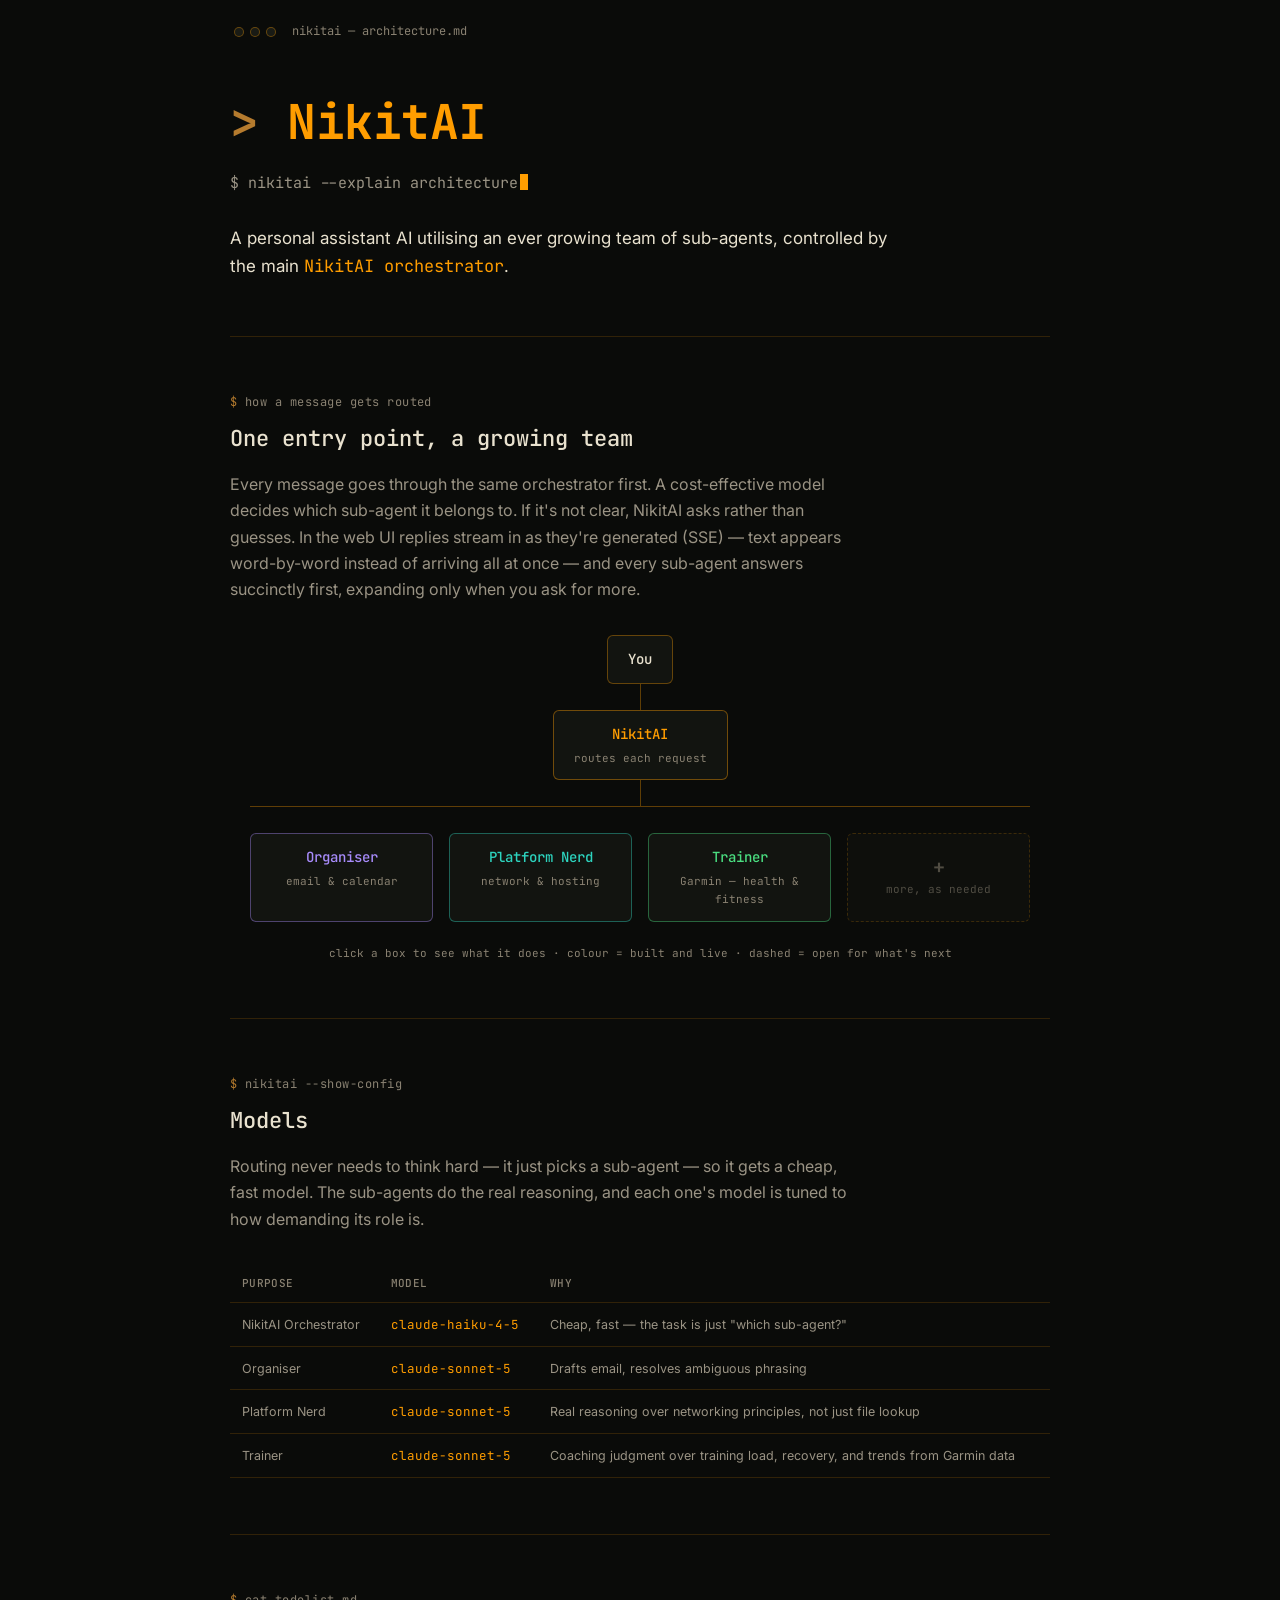
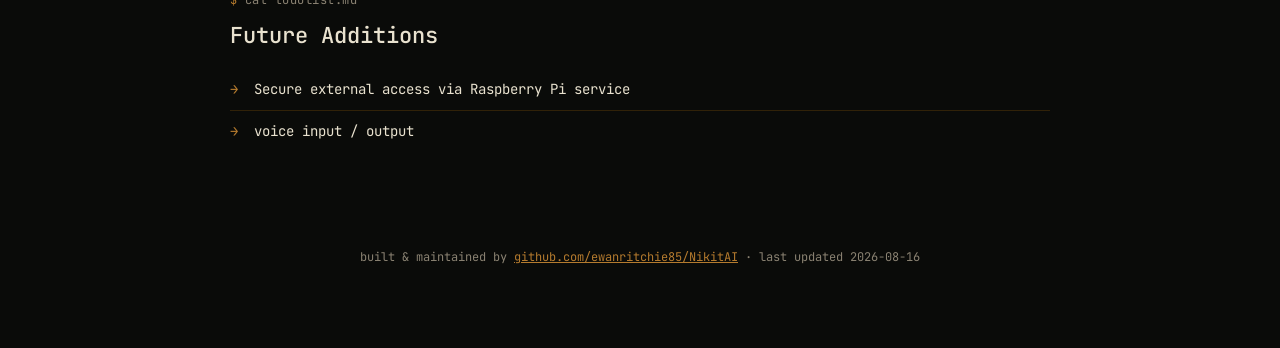
==== docs/nikitai-architecture.html @ 3450bc49 "Update README, architecture page, and context log to reflect current build" ====
<!DOCTYPE html>
<html lang="en">
<head>
<meta charset="utf-8">
<meta name="viewport" content="width=device-width, initial-scale=1">
<title>NikitAI — architecture</title>
<link rel="preconnect" href="https://fonts.googleapis.com">
<link rel="preconnect" href="https://fonts.gstatic.com" crossorigin>
<link href="https://fonts.googleapis.com/css2?family=JetBrains+Mono:wght@400;500;700&family=Inter:wght@400;500;600&display=swap" rel="stylesheet">
<style>
  :root {
    --bg: #0a0b09;
    --surface: #121410;
    --surface-2: #191b15;
    --border: rgba(255, 157, 0, 0.16);
    --border-strong: rgba(255, 157, 0, 0.35);
    --text: #e9e2cf;
    --text-dim: #9a9384;
    --text-faint: #8a8272;
    --amber: #ff9d00;
    --amber-dim: #b57b2e;
    --purple: #a78bfa;
    --purple-dim: #7c6bb0;
    --teal: #2dd4bf;
    --teal-dim: #229488;
    --green: #4ade80;
    --green-dim: #3a9d5f;
    --gray: #7a7867;
    --danger: #ff6b5e;
    --mono: 'JetBrains Mono', ui-monospace, monospace;
    --sans: 'Inter', system-ui, sans-serif;
  }

  * { box-sizing: border-box; }

  html { scroll-behavior: smooth; }

  body {
    margin: 0;
    background: var(--bg);
    color: var(--text);
    font-family: var(--sans);
    line-height: 1.65;
    -webkit-font-smoothing: antialiased;
  }

  ::selection { background: rgba(255, 157, 0, 0.25); }

  a { color: var(--amber); }
  a:focus-visible, button:focus-visible, [tabindex]:focus-visible {
    outline: 2px solid var(--amber);
    outline-offset: 2px;
  }

  .frame {
    max-width: 860px;
    margin: 0 auto;
    padding: 0 20px 80px;
  }

  /* terminal chrome */
  .bar {
    display: flex;
    align-items: center;
    gap: 8px;
    padding: 22px 4px 0;
    color: var(--text-faint);
    font-family: var(--mono);
    font-size: 12px;
  }
  .bar .dots { display: flex; gap: 6px; margin-right: 8px; }
  .bar .dot { width: 10px; height: 10px; border-radius: 50%; background: var(--surface-2); border: 1px solid var(--border-strong); }

  /* hero */
  .hero { padding: 40px 0 56px; border-bottom: 1px solid var(--border); }
  .hero h1 {
    font-family: var(--mono);
    font-weight: 700;
    font-size: clamp(32px, 6vw, 48px);
    letter-spacing: -0.01em;
    margin: 0 0 10px;
    color: var(--amber);
  }
  .hero h1::before { content: "> "; color: var(--amber-dim); }
  .hero .sub {
    font-family: var(--mono);
    font-size: 15px;
    color: var(--text-dim);
    margin: 0 0 28px;
  }
  .hero .typed::after {
    content: "";
    display: inline-block;
    width: 8px;
    height: 16px;
    background: var(--amber);
    margin-left: 2px;
    vertical-align: -2px;
  }
  @media (prefers-reduced-motion: no-preference) {
    .hero .typed::after { animation: blink 1s steps(1) infinite; }
    @keyframes blink { 50% { opacity: 0; } }
  }

  .hero p.lede {
    font-size: 17px;
    color: var(--text);
    max-width: 60ch;
    margin: 0;
  }
  .hero p.lede code { color: var(--amber); }

  code, .mono { font-family: var(--mono); }

  section { padding: 56px 0; border-bottom: 1px solid var(--border); }
  section:last-of-type { border-bottom: none; }

  .eyebrow {
    font-family: var(--mono);
    font-size: 12px;
    letter-spacing: 0.04em;
    color: var(--text-faint);
    margin: 0 0 8px;
  }
  .eyebrow::before { content: "$ "; color: var(--amber-dim); }

  h2 {
    font-family: var(--mono);
    font-weight: 500;
    font-size: 22px;
    margin: 0 0 14px;
    color: var(--text);
  }

  section > p.intro {
    color: var(--text-dim);
    max-width: 62ch;
    margin: 0 0 32px;
  }

  /* architecture diagram */
  .arch { display: flex; flex-direction: column; align-items: center; }
  .arch-box {
    font-family: var(--mono);
    text-align: center;
    padding: 12px 20px;
    border-radius: 6px;
    border: 1px solid var(--border-strong);
    background: var(--surface);
  }
  .arch-box .t { font-size: 14px; font-weight: 500; }
  .arch-box .s { font-size: 11px; color: var(--text-faint); margin-top: 3px; }
  .arch-line { width: 1px; height: 26px; background: var(--border-strong); }
  .arch-row-wrap {
    border-top: 1px solid var(--border-strong);
    padding-top: 26px;
    width: 100%;
    max-width: 780px;
  }
  .arch-row {
    display: flex;
    gap: 16px;
    justify-content: center;
    flex-wrap: wrap;
  }
  .arch-row .arch-box { flex: 1 1 160px; max-width: 190px; }
  .arch-box.amber { border-color: rgba(255,157,0,0.4); }
  .arch-box.amber .t { color: var(--amber); }
  .arch-row .arch-box.purple { border-color: rgba(167,139,250,0.4); }
  .arch-row .arch-box.purple .t { color: var(--purple); }
  .arch-row .arch-box.teal { border-color: rgba(45,212,191,0.4); }
  .arch-row .arch-box.teal .t { color: var(--teal); }
  .arch-row .arch-box.green { border-color: rgba(74,222,128,0.4); }
  .arch-row .arch-box.green .t { color: var(--green); }
  .arch-row .arch-box.planned { border-style: dashed; opacity: 0.75; }
  .arch-row .arch-box.more { opacity: 0.55; display: flex; flex-direction: column; justify-content: center; }
  .arch-row .arch-box.more .t { font-size: 20px; color: var(--text-faint); line-height: 1; }
  .arch-box.clickable {
    cursor: pointer;
    transition: border-color .15s, background .15s, transform .15s;
  }
  .arch-box.clickable:hover {
    border-color: var(--amber);
    background: var(--surface-2);
    transform: translateY(-1px);
  }
  .arch-box.clickable:focus-visible { outline-offset: 3px; }
  .arch-caption {
    font-family: var(--mono);
    font-size: 11px;
    color: var(--text-faint);
    text-align: center;
    margin-top: 22px;
  }

  /* sub-agent popup */
  .modal-backdrop {
    position: fixed;
    inset: 0;
    background: rgba(10, 11, 9, 0.8);
    backdrop-filter: blur(3px);
    display: flex;
    align-items: center;
    justify-content: center;
    padding: 20px;
    z-index: 50;
  }
  .modal-backdrop[hidden] { display: none; }
  .modal {
    width: 100%;
    max-width: 500px;
    max-height: 82vh;
    overflow-y: auto;
    background: var(--surface);
    border: 1px solid var(--border-strong);
    border-top: 2px solid var(--gray);
    border-radius: 10px;
    padding: 24px;
    box-shadow: 0 24px 60px rgba(0, 0, 0, 0.55);
  }
  .modal.organiser { border-top-color: var(--purple); }
  .modal.platform_nerd { border-top-color: var(--teal); }
  .modal.trainer { border-top-color: var(--green); }
  .modal.orchestrator { border-top-color: var(--amber); }
  .modal-close {
    position: absolute;
    top: 14px;
    right: 14px;
    background: transparent;
    border: 1px solid var(--border-strong);
    border-radius: 4px;
    color: var(--text-dim);
    font-family: var(--mono);
    font-size: 13px;
    line-height: 1;
    padding: 5px 8px;
    cursor: pointer;
    transition: border-color .15s, color .15s;
  }
  .modal-close:hover { border-color: var(--amber-dim); color: var(--amber); }
  .modal .name {
    font-family: var(--mono);
    font-weight: 500;
    font-size: 18px;
    margin: 0 22px 4px 0;
  }
  .modal.organiser .name { color: var(--purple); }
  .modal.platform_nerd .name { color: var(--teal); }
  .modal.trainer .name { color: var(--green); }
  .modal.orchestrator .name { color: var(--amber); }
  .modal .domain {
    font-family: var(--mono);
    font-size: 11px;
    color: var(--text-faint);
    margin: 0 0 12px;
  }
  .modal .badge {
    display: inline-block;
    font-family: var(--mono);
    font-size: 10px;
    padding: 2px 7px;
    border-radius: 3px;
    background: var(--surface-2);
    color: var(--text-dim);
    border: 1px solid var(--border);
    margin-bottom: 12px;
  }
  .modal .desc { font-size: 13.5px; color: var(--text-dim); margin: 0 0 14px; }
  .modal .tools {
    list-style: none;
    margin: 0;
    padding: 12px 0 0;
    border-top: 1px solid var(--border);
    font-size: 12.5px;
  }
  .modal .tools li { margin-bottom: 8px; }
  .modal .tools li:last-child { margin-bottom: 0; }
  .modal .tools code { color: var(--text); font-size: 12px; }
  .modal .tools .gate { color: var(--danger); font-size: 10px; font-family: var(--mono); margin-left: 6px; }
  .modal .tools .note { display: block; color: var(--text-faint); font-size: 11.5px; margin-top: 2px; }

  /* models table */
  table { width: 100%; border-collapse: collapse; font-size: 13.5px; }
  th, td { text-align: left; padding: 10px 12px; border-bottom: 1px solid var(--border); }
  th { font-family: var(--mono); font-size: 11px; color: var(--text-faint); font-weight: 500; text-transform: uppercase; letter-spacing: 0.03em; }
  td code { color: var(--amber); font-size: 12.5px; }
  td .role { color: var(--text-dim); font-size: 12.5px; }

  /* future additions */
  .future-list {
    list-style: none;
    margin: 0;
    padding: 0;
    font-family: var(--mono);
    font-size: 14px;
  }
  .future-list li {
    padding: 9px 0 9px 24px;
    border-bottom: 1px solid var(--border);
    position: relative;
    color: var(--text);
  }
  .future-list li:last-child { border-bottom: none; }
  .future-list li::before {
    content: "→";
    position: absolute;
    left: 0;
    color: var(--amber-dim);
  }

  footer {
    padding-top: 40px;
    font-family: var(--mono);
    font-size: 12px;
    color: var(--text-faint);
    text-align: center;
  }
  footer a { color: var(--amber-dim); }
</style>
</head>
<body>
<div class="frame">

  <div class="bar">
    <span class="dots"><span class="dot"></span><span class="dot"></span><span class="dot"></span></span>
    nikitai — architecture.md
  </div>

  <header class="hero">
    <h1>NikitAI</h1>
    <p class="sub"><span class="typed">$ nikitai --explain architecture</span></p>
    <p class="lede">
      A personal assistant AI utilising an ever growing team of sub-agents, controlled by
      the main <code>NikitAI orchestrator</code>.
    </p>
  </header>

  <section id="architecture">
    <p class="eyebrow">how a message gets routed</p>
    <h2>One entry point, a growing team</h2>
    <p class="intro">
      Every message goes through the same orchestrator first. A cost-effective model
      decides which sub-agent it belongs to. If it's not clear, NikitAI asks rather than
      guesses. In the web UI replies stream in as they're generated (SSE) — text
      appears word-by-word instead of arriving all at once — and every sub-agent
      answers succinctly first, expanding only when you ask for more.
    </p>

    <div class="arch">
      <div class="arch-box"><div class="t">You</div></div>
      <div class="arch-line"></div>
      <div class="arch-box amber clickable" data-agent="orchestrator" role="button" tabindex="0" aria-label="Show what the NikitAI orchestrator does"><div class="t">NikitAI</div><div class="s">routes each request</div></div>
      <div class="arch-line"></div>
      <div class="arch-row-wrap">
        <div class="arch-row">
          <div class="arch-box purple clickable" data-agent="organiser" role="button" tabindex="0" aria-label="Show the Organiser sub-agent"><div class="t">Organiser</div><div class="s">email &amp; calendar</div></div>
          <div class="arch-box teal clickable" data-agent="platform_nerd" role="button" tabindex="0" aria-label="Show the Platform Nerd sub-agent"><div class="t">Platform Nerd</div><div class="s">network &amp; hosting</div></div>
          <div class="arch-box green clickable" data-agent="trainer" role="button" tabindex="0" aria-label="Show the Trainer sub-agent"><div class="t">Trainer</div><div class="s">Garmin — health &amp; fitness</div></div>
          <div class="arch-box planned more"><div class="t">+</div><div class="s">more, as needed</div></div>
        </div>
      </div>
      <div class="arch-caption">click a box to see what it does · colour = built and live · dashed = open for what's next</div>
    </div>
  </section>

  <section id="models">
    <p class="eyebrow">nikitai --show-config</p>
    <h2>Models</h2>
    <p class="intro">Routing never needs to think hard — it just picks a sub-agent — so it gets a cheap, fast model. The sub-agents do the real reasoning, and each one's model is tuned to how demanding its role is.</p>
    <table>
      <thead>
        <tr><th>Purpose</th><th>Model</th><th>Why</th></tr>
      </thead>
      <tbody>
        <tr><td><span class="role">NikitAI Orchestrator</span></td><td><code>claude-haiku-4-5</code></td><td><span class="role">Cheap, fast — the task is just "which sub-agent?"</span></td></tr>
        <tr><td><span class="role">Organiser</span></td><td><code>claude-sonnet-5</code></td><td><span class="role">Drafts email, resolves ambiguous phrasing</span></td></tr>
        <tr><td><span class="role">Platform Nerd</span></td><td><code>claude-sonnet-5</code></td><td><span class="role">Real reasoning over networking principles, not just file lookup</span></td></tr>
        <tr><td><span class="role">Trainer</span></td><td><code>claude-sonnet-5</code></td><td><span class="role">Coaching judgment over training load, recovery, and trends from Garmin data</span></td></tr>
      </tbody>
    </table>
  </section>

  <section id="roadmap">
    <p class="eyebrow">cat todolist.md</p>
    <h2>Future Additions</h2>
    <ul class="future-list">
      <li>Secure external access via Raspberry Pi service</li>
      <li>voice input / output</li>
    </ul>
  </section>

<footer>
    built &amp; maintained by <a href="https://github.com/ewanritchie85/NikitAI" target="_blank" rel="noopener">github.com/ewanritchie85/NikitAI</a>
    <span> · last updated 2026-08-16</span>
  </footer>

</div>

<div class="modal-backdrop" id="agent-modal" hidden>
  <div class="modal" role="dialog" aria-modal="true" aria-labelledby="agent-modal-name">
    <button type="button" class="modal-close" aria-label="Close">✕</button>
    <div id="agent-modal-body"></div>
  </div>
</div>

<script>
var modalOrigin = null;

var AGENTS = {
  orchestrator: {
    name: 'NikitAI Orchestrator',
    domain: 'entry point — routes every message',
    model: 'claude-haiku-4-5 (router)',
    desc: 'The single entry point. Every message hits the orchestrator first, which runs one cheap classification call to pick which sub-agent the request belongs to. It never guesses a domain — if the message isn\u2019t clearly for one, it asks you to clarify, and a \u201cyes\u201d to a pending approval gets routed straight back to the sub-agent it came from.',
    tools: [
      ['routes each message', '', 'one cheap, fast classification call picks the sub-agent'],
      ['asks when unsure', '', 'falls back to \u201cwhich area does this relate to?\u201d rather than guessing'],
      ['sticky approvals', '', 'a reply while approval is pending goes straight back to the same sub-agent'],
      ['last-active fallback', '', 'off-topic chatter like a bare \u201cyes\u201d stays with the sub-agent you were just talking to'],
      ['streams replies', '', 'web chat renders each reply as it\u2019s generated (SSE) \u2014 no waiting for the full answer'],
      ['succinct-first replies', '', 'sub-agents lead with the verdict and only expand when you ask for more detail'],
      ['lazy sub-agents', '', 'a sub-agent\u2019s auth and setup only happen the first time you use it in that session']
    ]
  },
  organiser: {
    name: 'Organiser',
    domain: 'Outlook — email &amp; calendar',
    model: 'claude-sonnet-5',
    desc: 'Acts as your personal Outlook assistant. Understands your inbox and calendar, drafts email in your preferred style, organizes messages and folders, explains your schedule, and prepares calendar updates, while keeping you in control of all final actions.',
    tools: [
      ['list_emails, get_email, search_emails', '', 'read the inbox'],
      ['send_email', 'requires approval', 'drafts a reply, waits for you to confirm'],
      ['list_mail_folders, move_email, create_mail_folder', '', 'low-risk, reversible writes'],
      ['delete_mail_folder', 'requires approval', ''],
      ['list_calendar_events, create_calendar_event', 'requires approval', '']
    ]
  },
  platform_nerd: {
    name: 'Platform Nerd',
    domain: 'Home network &amp; hosting',
    model: 'claude-sonnet-5',
    desc: 'Maintains an up-to-date understanding of your home network, Linux hosts, and self-hosted services by reading and updating project logs and configuration notes. Answers questions and diagnoses problems using real networking principles rather than generic assumptions.',
    tools: [
      ['list_log_files, read_log_file', '', 'reads your infra notes, path-confined to one folder'],
      ['append_to_log', 'requires approval', "append-only — can't overwrite or create new files"]
    ]
  },
  trainer: {
    name: 'Trainer',
    domain: 'Garmin — health &amp; fitness',
    model: 'claude-sonnet-5',
    desc: 'Acts as a knowledgeable fitness and training coach. Reasons about training load, recovery, and trends over time from your own Garmin Connect data — weighing recent workouts against sleep and body battery before suggesting what to do next, rather than reciting numbers back.',
    tools: [
      ['get_recent_activities, get_activity_details', '', 'your workouts — type, date, duration, distance, key stats'],
      ['get_daily_summary', '', 'steps, calories, resting heart rate'],
      ['get_sleep_data', '', 'sleep stages &amp; duration'],
      ['get_body_battery', '', 'energy / recovery signal'],
      ['', '', 'read-only — nothing requires approval, nothing is written back to Garmin']
    ]
  }
};

function openAgentModal(key) {
  var agent = AGENTS[key];
  if (!agent) return;

  var modal = document.querySelector('#agent-modal .modal');
  var body = document.getElementById('agent-modal-body');
  modal.className = 'modal ' + key;

  var tools = agent.tools.map(function (t) {
    var code = t[0] ? '<code>' + t[0] + '</code>' : '';
    var gate = t[1] ? '<span class="gate">' + t[1] + '</span>' : '';
    var note = t[2] ? '<span class="note">' + t[2] + '</span>' : '';
    return '<li>' + code + gate + note + '</li>';
  }).join('');

  body.innerHTML =
    '<p class="name" id="agent-modal-name">' + agent.name + '</p>' +
    '<p class="domain">' + agent.domain + '</p>' +
    '<span class="badge">' + agent.model + '</span>' +
    '<p class="desc">' + agent.desc + '</p>' +
    '<ul class="tools">' + tools + '</ul>';

  document.getElementById('agent-modal').hidden = false;
  lockPageScroll();
  setPageInert(true);
  document.querySelector('#agent-modal .modal-close').focus();
}

function closeAgentModal() {
  var backdrop = document.getElementById('agent-modal');
  if (backdrop.hidden) return;
  backdrop.hidden = true;
  unlockPageScroll();
  setPageInert(false);
  if (modalOrigin && modalOrigin.focus) modalOrigin.focus();
}

var prevBodyOverflow = null;

function lockPageScroll() {
  var body = document.body;
  if (prevBodyOverflow !== null) return;
  prevBodyOverflow = body.style.overflow;
  body.style.overflow = 'hidden';
}

function unlockPageScroll() {
  if (prevBodyOverflow === null) return;
  document.body.style.overflow = prevBodyOverflow;
  prevBodyOverflow = null;
}

function setPageInert(inert) {
  var page = document.querySelector('.frame');
  if (inert) page.setAttribute('aria-hidden', 'true');
  else page.removeAttribute('aria-hidden');
}

function modalFocusables() {
  return Array.prototype.slice.call(
    document.querySelectorAll(
      '#agent-modal .modal button, #agent-modal .modal a[href], ' +
      '#agent-modal .modal [tabindex]:not([tabindex="-1"])'
    )
  );
}

document.querySelectorAll('.arch-box.clickable').forEach(function (box) {
  function showAgent() {
    modalOrigin = box;
    openAgentModal(box.getAttribute('data-agent'));
  }
  box.addEventListener('click', showAgent);
  box.addEventListener('keydown', function (e) {
    if (e.key === 'Enter' || e.key === ' ') { e.preventDefault(); showAgent(); }
  });
});

document.addEventListener('click', function (e) {
  // Any click inside the overlay — including the modal box itself — closes the
  // popup. Clicks on the ✕, the box, and the dimmed backdrop all bubble here.
  if (e.target.closest && e.target.closest('.modal-backdrop')) closeAgentModal();
});

document.addEventListener('keydown', function (e) {
  if (e.key === 'Escape') { closeAgentModal(); return; }
  var backdrop = document.getElementById('agent-modal');
  if (backdrop.hidden || e.key !== 'Tab') return;

  // Focus trap: keep Tab/Shift+Tab cycling within the dialog.
  var els = modalFocusables();
  if (!els.length) { e.preventDefault(); return; }
  var modal = document.querySelector('#agent-modal .modal');
  var first = els[0];
  var last = els[els.length - 1];
  var inside = modal.contains(document.activeElement);
  if (e.shiftKey) {
    if (!inside || document.activeElement === first) { e.preventDefault(); last.focus(); }
  } else if (!inside || document.activeElement === last) {
    e.preventDefault(); first.focus();
  }
});
</script>
</body>
</html>
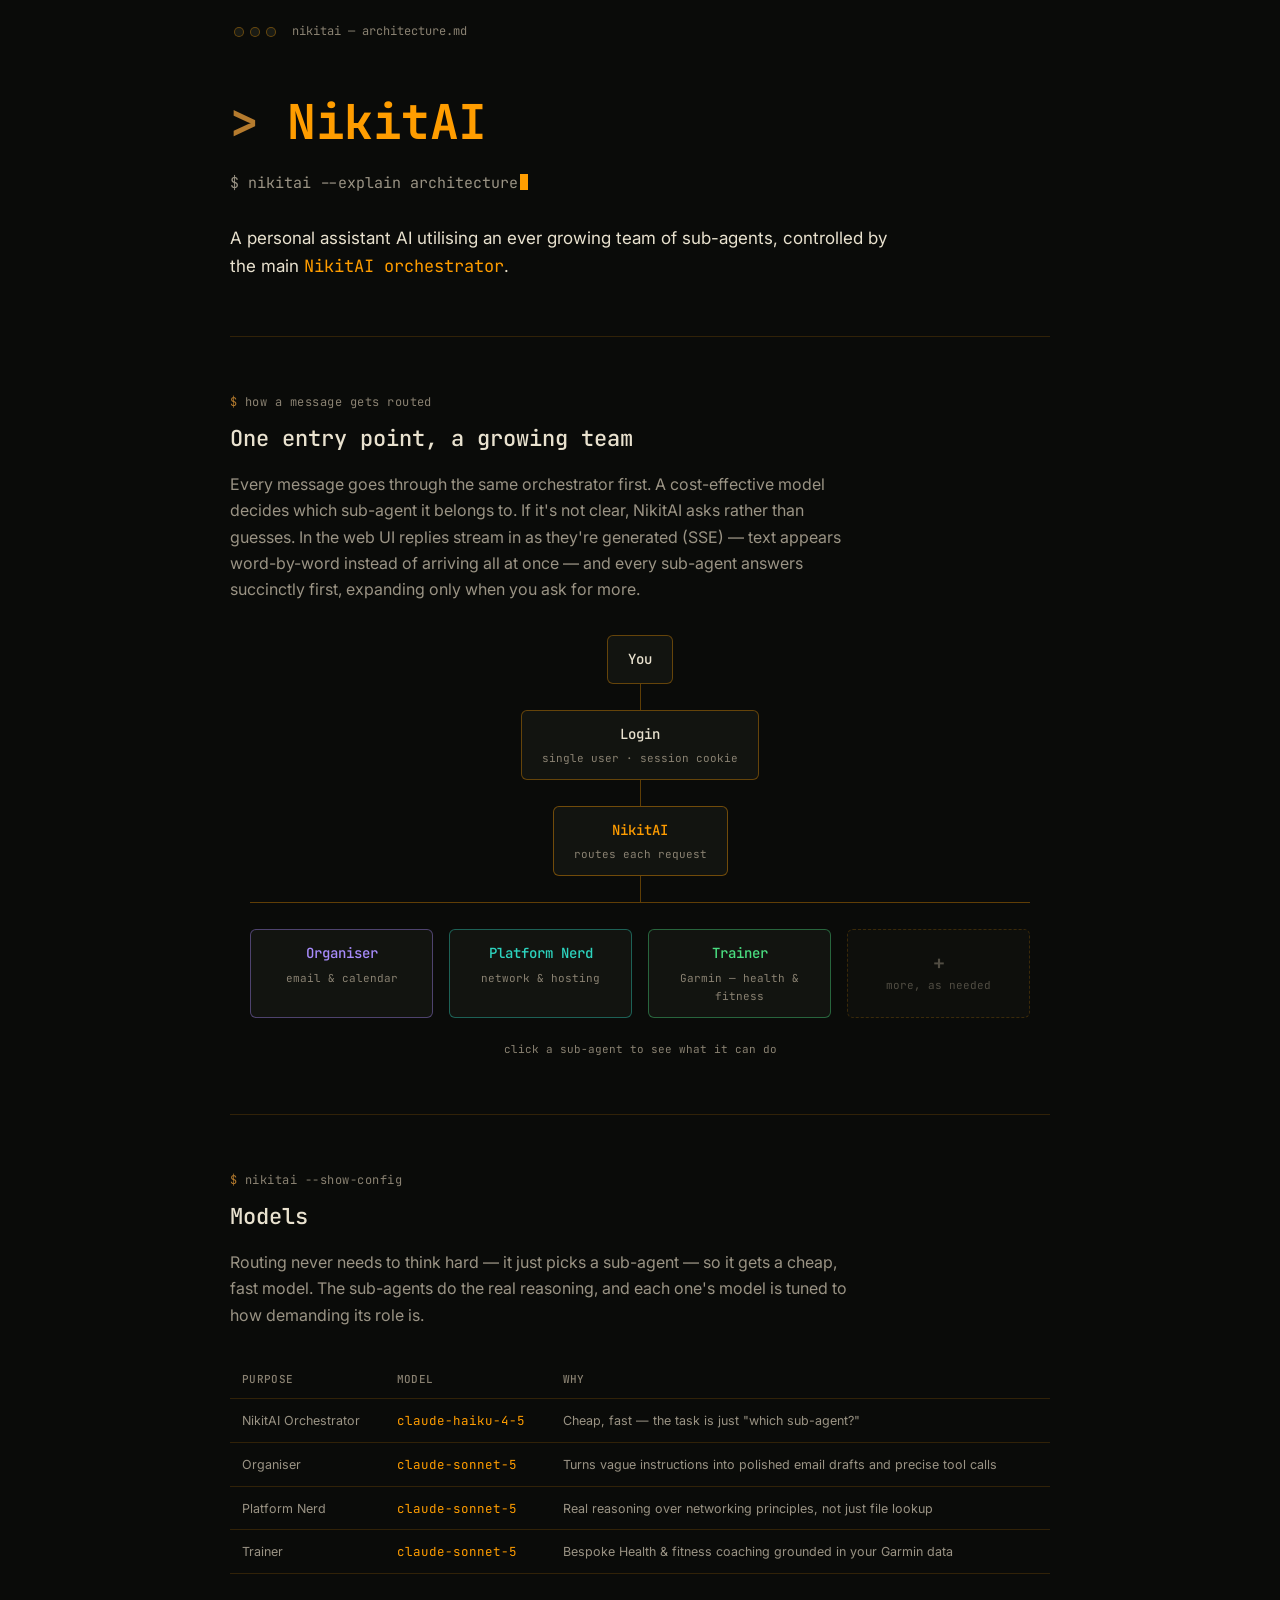
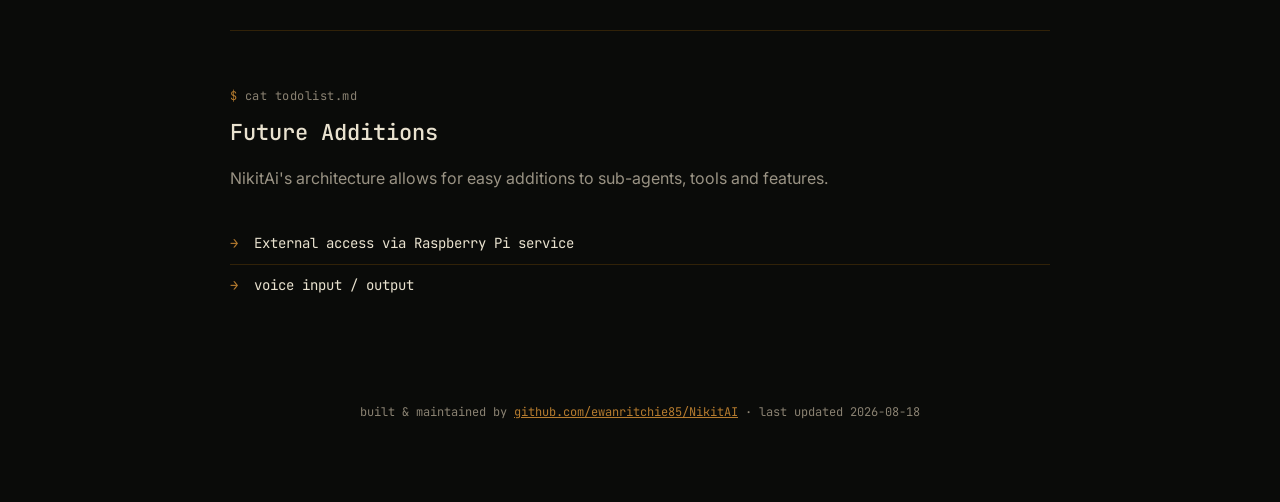
==== commit eccc6a20: "a few changes to wording in architecture.html as well as addition of login page to flow diagram" ====
--- a/docs/nikitai-architecture.html
+++ b/docs/nikitai-architecture.html
@@ -349,6 +349,8 @@
     <div class="arch">
       <div class="arch-box"><div class="t">You</div></div>
       <div class="arch-line"></div>
+      <div class="arch-box"><div class="t">Login</div><div class="s">single user · session cookie</div></div>
+      <div class="arch-line"></div>
       <div class="arch-box amber clickable" data-agent="orchestrator" role="button" tabindex="0" aria-label="Show what the NikitAI orchestrator does"><div class="t">NikitAI</div><div class="s">routes each request</div></div>
       <div class="arch-line"></div>
       <div class="arch-row-wrap">
@@ -359,7 +361,7 @@
           <div class="arch-box planned more"><div class="t">+</div><div class="s">more, as needed</div></div>
         </div>
       </div>
-      <div class="arch-caption">click a box to see what it does · colour = built and live · dashed = open for what's next</div>
+      <div class="arch-caption">click a sub-agent to see what it can do</div>
     </div>
   </section>
 
@@ -373,9 +375,9 @@
       </thead>
       <tbody>
         <tr><td><span class="role">NikitAI Orchestrator</span></td><td><code>claude-haiku-4-5</code></td><td><span class="role">Cheap, fast — the task is just "which sub-agent?"</span></td></tr>
-        <tr><td><span class="role">Organiser</span></td><td><code>claude-sonnet-5</code></td><td><span class="role">Drafts email, resolves ambiguous phrasing</span></td></tr>
+        <tr><td><span class="role">Organiser</span></td><td><code>claude-sonnet-5</code></td><td><span class="role">Turns vague instructions into polished email drafts and precise tool calls</span></td></tr>
         <tr><td><span class="role">Platform Nerd</span></td><td><code>claude-sonnet-5</code></td><td><span class="role">Real reasoning over networking principles, not just file lookup</span></td></tr>
-        <tr><td><span class="role">Trainer</span></td><td><code>claude-sonnet-5</code></td><td><span class="role">Coaching judgment over training load, recovery, and trends from Garmin data</span></td></tr>
+        <tr><td><span class="role">Trainer</span></td><td><code>claude-sonnet-5</code></td><td><span class="role">Bespoke Health & fitness coaching grounded in your Garmin data</span></td></tr>
       </tbody>
     </table>
   </section>
@@ -383,15 +385,16 @@
   <section id="roadmap">
     <p class="eyebrow">cat todolist.md</p>
     <h2>Future Additions</h2>
+    <p class="intro">NikitAi's architecture allows for easy additions to sub-agents, tools and features.</p>
     <ul class="future-list">
-      <li>Secure external access via Raspberry Pi service</li>
+      <li>External access via Raspberry Pi service</li>
       <li>voice input / output</li>
     </ul>
   </section>
 
 <footer>
     built &amp; maintained by <a href="https://github.com/ewanritchie85/NikitAI" target="_blank" rel="noopener">github.com/ewanritchie85/NikitAI</a>
-    <span> · last updated 2026-08-16</span>
+    <span> · last updated 2026-08-18</span>
   </footer>
 
 </div>
@@ -414,6 +417,7 @@
     desc: 'The single entry point. Every message hits the orchestrator first, which runs one cheap classification call to pick which sub-agent the request belongs to. It never guesses a domain — if the message isn\u2019t clearly for one, it asks you to clarify, and a \u201cyes\u201d to a pending approval gets routed straight back to the sub-agent it came from.',
     tools: [
       ['routes each message', '', 'one cheap, fast classification call picks the sub-agent'],
+      ['login-gated entry', '', 'web access needs a single-user sign-in — argon2 password hash, signed session cookie'],
       ['asks when unsure', '', 'falls back to \u201cwhich area does this relate to?\u201d rather than guessing'],
       ['sticky approvals', '', 'a reply while approval is pending goes straight back to the same sub-agent'],
       ['last-active fallback', '', 'off-topic chatter like a bare \u201cyes\u201d stays with the sub-agent you were just talking to'],
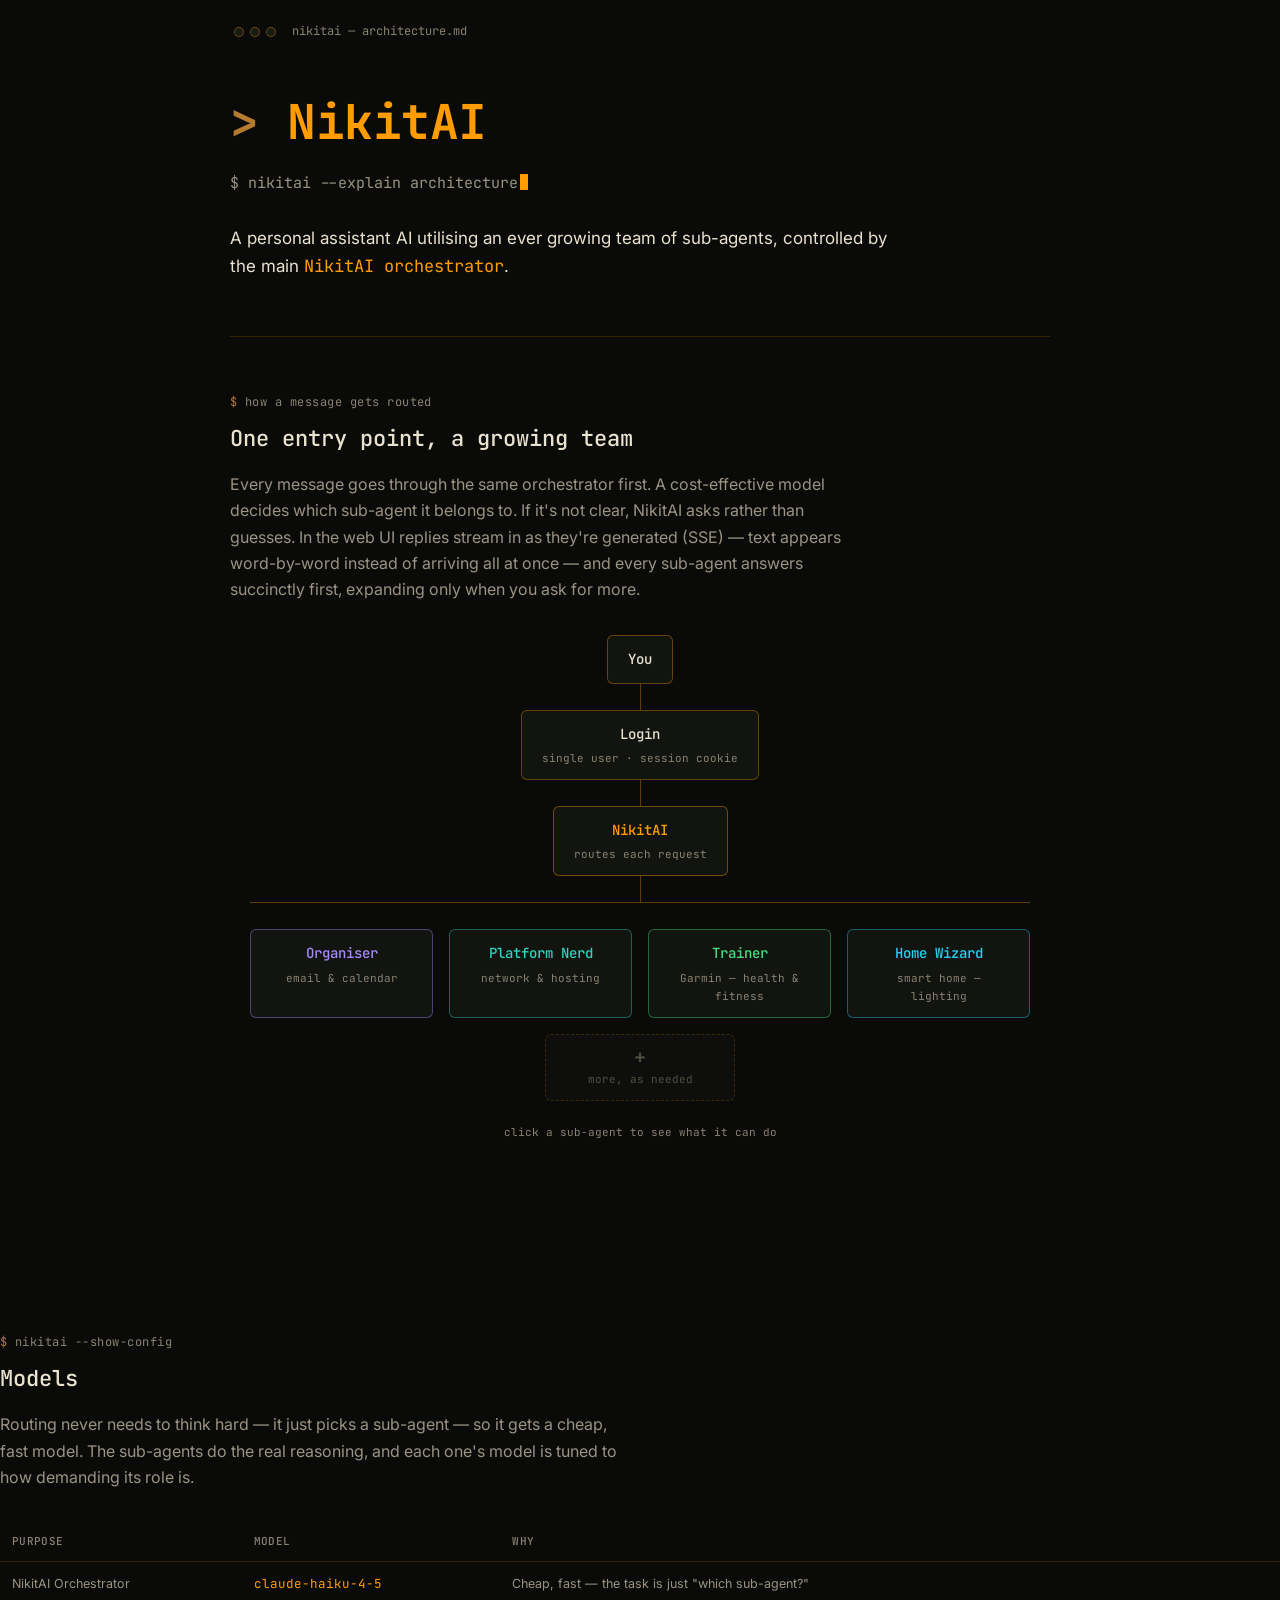
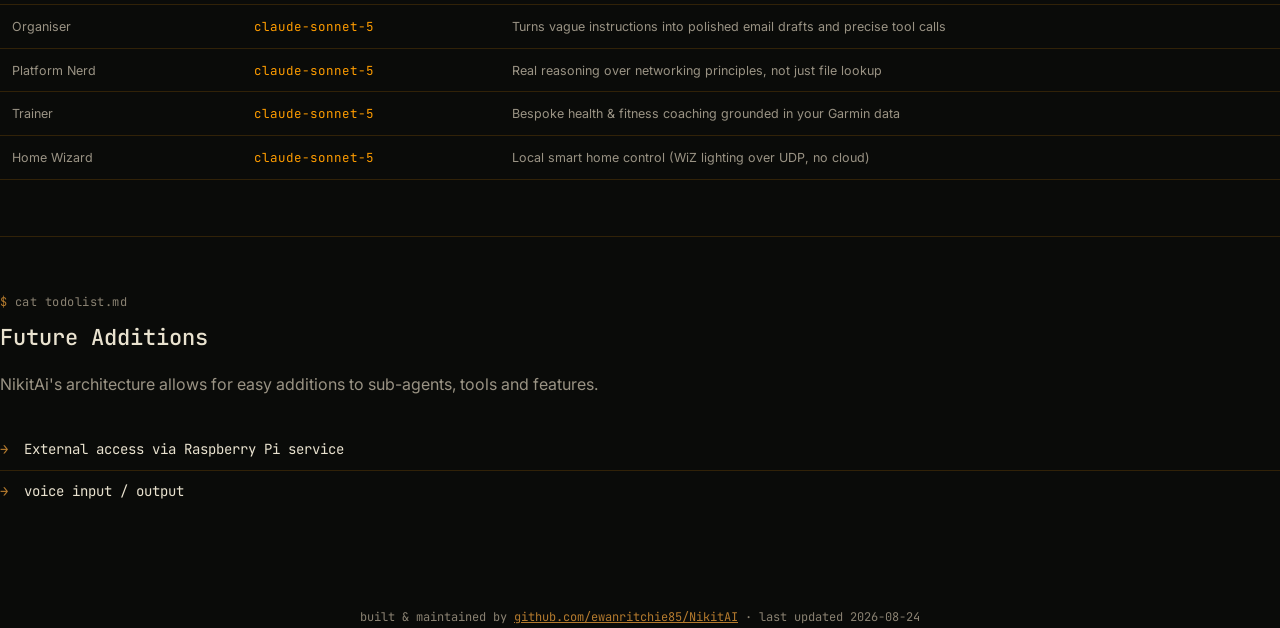
==== commit 43cb5ea5: "architecture.html updated to include home wiz" ====
--- a/docs/nikitai-architecture.html
+++ b/docs/nikitai-architecture.html
@@ -25,6 +25,8 @@
     --teal-dim: #229488;
     --green: #4ade80;
     --green-dim: #3a9d5f;
+    --cyan: #22d3ee;
+    --cyan-dim: #1a9cb5;
     --gray: #7a7867;
     --danger: #ff6b5e;
     --mono: 'JetBrains Mono', ui-monospace, monospace;
@@ -172,6 +174,8 @@
   .arch-row .arch-box.teal .t { color: var(--teal); }
   .arch-row .arch-box.green { border-color: rgba(74,222,128,0.4); }
   .arch-row .arch-box.green .t { color: var(--green); }
+  .arch-row .arch-box.cyan { border-color: rgba(34,211,238,0.4); }
+  .arch-row .arch-box.cyan .t { color: var(--cyan); }
   .arch-row .arch-box.planned { border-style: dashed; opacity: 0.75; }
   .arch-row .arch-box.more { opacity: 0.55; display: flex; flex-direction: column; justify-content: center; }
   .arch-row .arch-box.more .t { font-size: 20px; color: var(--text-faint); line-height: 1; }
@@ -221,6 +225,7 @@
   .modal.organiser { border-top-color: var(--purple); }
   .modal.platform_nerd { border-top-color: var(--teal); }
   .modal.trainer { border-top-color: var(--green); }
+  .modal.home_wizard { border-top-color: var(--cyan); }
   .modal.orchestrator { border-top-color: var(--amber); }
   .modal-close {
     position: absolute;
@@ -247,6 +252,7 @@
   .modal.organiser .name { color: var(--purple); }
   .modal.platform_nerd .name { color: var(--teal); }
   .modal.trainer .name { color: var(--green); }
+  .modal.home_wizard .name { color: var(--cyan); }
   .modal.orchestrator .name { color: var(--amber); }
   .modal .domain {
     font-family: var(--mono);
@@ -353,13 +359,15 @@
       <div class="arch-line"></div>
       <div class="arch-box amber clickable" data-agent="orchestrator" role="button" tabindex="0" aria-label="Show what the NikitAI orchestrator does"><div class="t">NikitAI</div><div class="s">routes each request</div></div>
       <div class="arch-line"></div>
-      <div class="arch-row-wrap">
+<div class="arch-row-wrap">
         <div class="arch-row">
-          <div class="arch-box purple clickable" data-agent="organiser" role="button" tabindex="0" aria-label="Show the Organiser sub-agent"><div class="t">Organiser</div><div class="s">email &amp; calendar</div></div>
-          <div class="arch-box teal clickable" data-agent="platform_nerd" role="button" tabindex="0" aria-label="Show the Platform Nerd sub-agent"><div class="t">Platform Nerd</div><div class="s">network &amp; hosting</div></div>
-          <div class="arch-box green clickable" data-agent="trainer" role="button" tabindex="0" aria-label="Show the Trainer sub-agent"><div class="t">Trainer</div><div class="s">Garmin — health &amp; fitness</div></div>
+          <div class="arch-box purple clickable" data-agent="organiser" role="button" tabindex="0" aria-label="Show the Organiser sub-agent"><div class="t">Organiser</div><div class="s">email & calendar</div></div>
+          <div class="arch-box teal clickable" data-agent="platform_nerd" role="button" tabindex="0" aria-label="Show the Platform Nerd sub-agent"><div class="t">Platform Nerd</div><div class="s">network & hosting</div></div>
+          <div class="arch-box green clickable" data-agent="trainer" role="button" tabindex="0" aria-label="Show the Trainer sub-agent"><div class="t">Trainer</div><div class="s">Garmin — health & fitness</div></div>
+          <div class="arch-box cyan clickable" data-agent="home_wizard" role="button" tabindex="0" aria-label="Show the Home Wizard sub-agent"><div class="t">Home Wizard</div><div class="s">smart home — lighting</div></div>
           <div class="arch-box planned more"><div class="t">+</div><div class="s">more, as needed</div></div>
         </div>
+      </div>
       </div>
       <div class="arch-caption">click a sub-agent to see what it can do</div>
     </div>
@@ -373,11 +381,12 @@
       <thead>
         <tr><th>Purpose</th><th>Model</th><th>Why</th></tr>
       </thead>
-      <tbody>
+<tbody>
         <tr><td><span class="role">NikitAI Orchestrator</span></td><td><code>claude-haiku-4-5</code></td><td><span class="role">Cheap, fast — the task is just "which sub-agent?"</span></td></tr>
         <tr><td><span class="role">Organiser</span></td><td><code>claude-sonnet-5</code></td><td><span class="role">Turns vague instructions into polished email drafts and precise tool calls</span></td></tr>
         <tr><td><span class="role">Platform Nerd</span></td><td><code>claude-sonnet-5</code></td><td><span class="role">Real reasoning over networking principles, not just file lookup</span></td></tr>
-        <tr><td><span class="role">Trainer</span></td><td><code>claude-sonnet-5</code></td><td><span class="role">Bespoke Health & fitness coaching grounded in your Garmin data</span></td></tr>
+        <tr><td><span class="role">Trainer</span></td><td><code>claude-sonnet-5</code></td><td><span class="role">Bespoke health & fitness coaching grounded in your Garmin data</span></td></tr>
+        <tr><td><span class="role">Home Wizard</span></td><td><code>claude-sonnet-5</code></td><td><span class="role">Local smart home control (WiZ lighting over UDP, no cloud)</span></td></tr>
       </tbody>
     </table>
   </section>
@@ -393,8 +402,8 @@
   </section>
 
 <footer>
-    built &amp; maintained by <a href="https://github.com/ewanritchie85/NikitAI" target="_blank" rel="noopener">github.com/ewanritchie85/NikitAI</a>
-    <span> · last updated 2026-08-18</span>
+    built & maintained by <a href="https://github.com/ewanritchie85/NikitAI" target="_blank" rel="noopener">github.com/ewanritchie85/NikitAI</a>
+    <span> · last updated 2026-08-24</span>
   </footer>
 
 </div>
@@ -449,17 +458,33 @@
       ['append_to_log', 'requires approval', "append-only — can't overwrite or create new files"]
     ]
   },
-  trainer: {
+trainer: {
     name: 'Trainer',
-    domain: 'Garmin — health &amp; fitness',
+    domain: 'Garmin — health & fitness',
     model: 'claude-sonnet-5',
     desc: 'Acts as a knowledgeable fitness and training coach. Reasons about training load, recovery, and trends over time from your own Garmin Connect data — weighing recent workouts against sleep and body battery before suggesting what to do next, rather than reciting numbers back.',
     tools: [
       ['get_recent_activities, get_activity_details', '', 'your workouts — type, date, duration, distance, key stats'],
       ['get_daily_summary', '', 'steps, calories, resting heart rate'],
-      ['get_sleep_data', '', 'sleep stages &amp; duration'],
+      ['get_sleep_data', '', 'sleep stages & duration'],
       ['get_body_battery', '', 'energy / recovery signal'],
+      ['get_profile', '', 'height, weight, gender, birth date'],
+      ['get_body_composition', '', 'weight, body fat, muscle, bone'],
       ['', '', 'read-only — nothing requires approval, nothing is written back to Garmin']
+    ]
+  },
+  home_wizard: {
+    name: 'Home Wizard',
+    domain: 'Smart home — WiZ lighting',
+    model: 'claude-sonnet-5',
+    desc: 'Direct local control of WiZ smart bulbs over UDP — no cloud, no accounts, just LAN. Turn lights on/off, dim, set colours. Calls list_lights when unsure what is available; asks for clarification if a light name is unknown or ambiguous.',
+    tools: [
+      ['list_lights', '', 'friendly names from your local JSON config file'],
+      ['get_light_state', '', 'on/off, brightness (0-100), RGB colour'],
+      ['turn_on', '', 'turn on, optional brightness & RGB in same call'],
+      ['turn_off', '', 'turn off'],
+      ['set_brightness', '', 'adjust brightness 0-100 while keeping on'],
+      ['', '', 'nothing requires approval — all lighting actions run immediately']
     ]
   }
 };
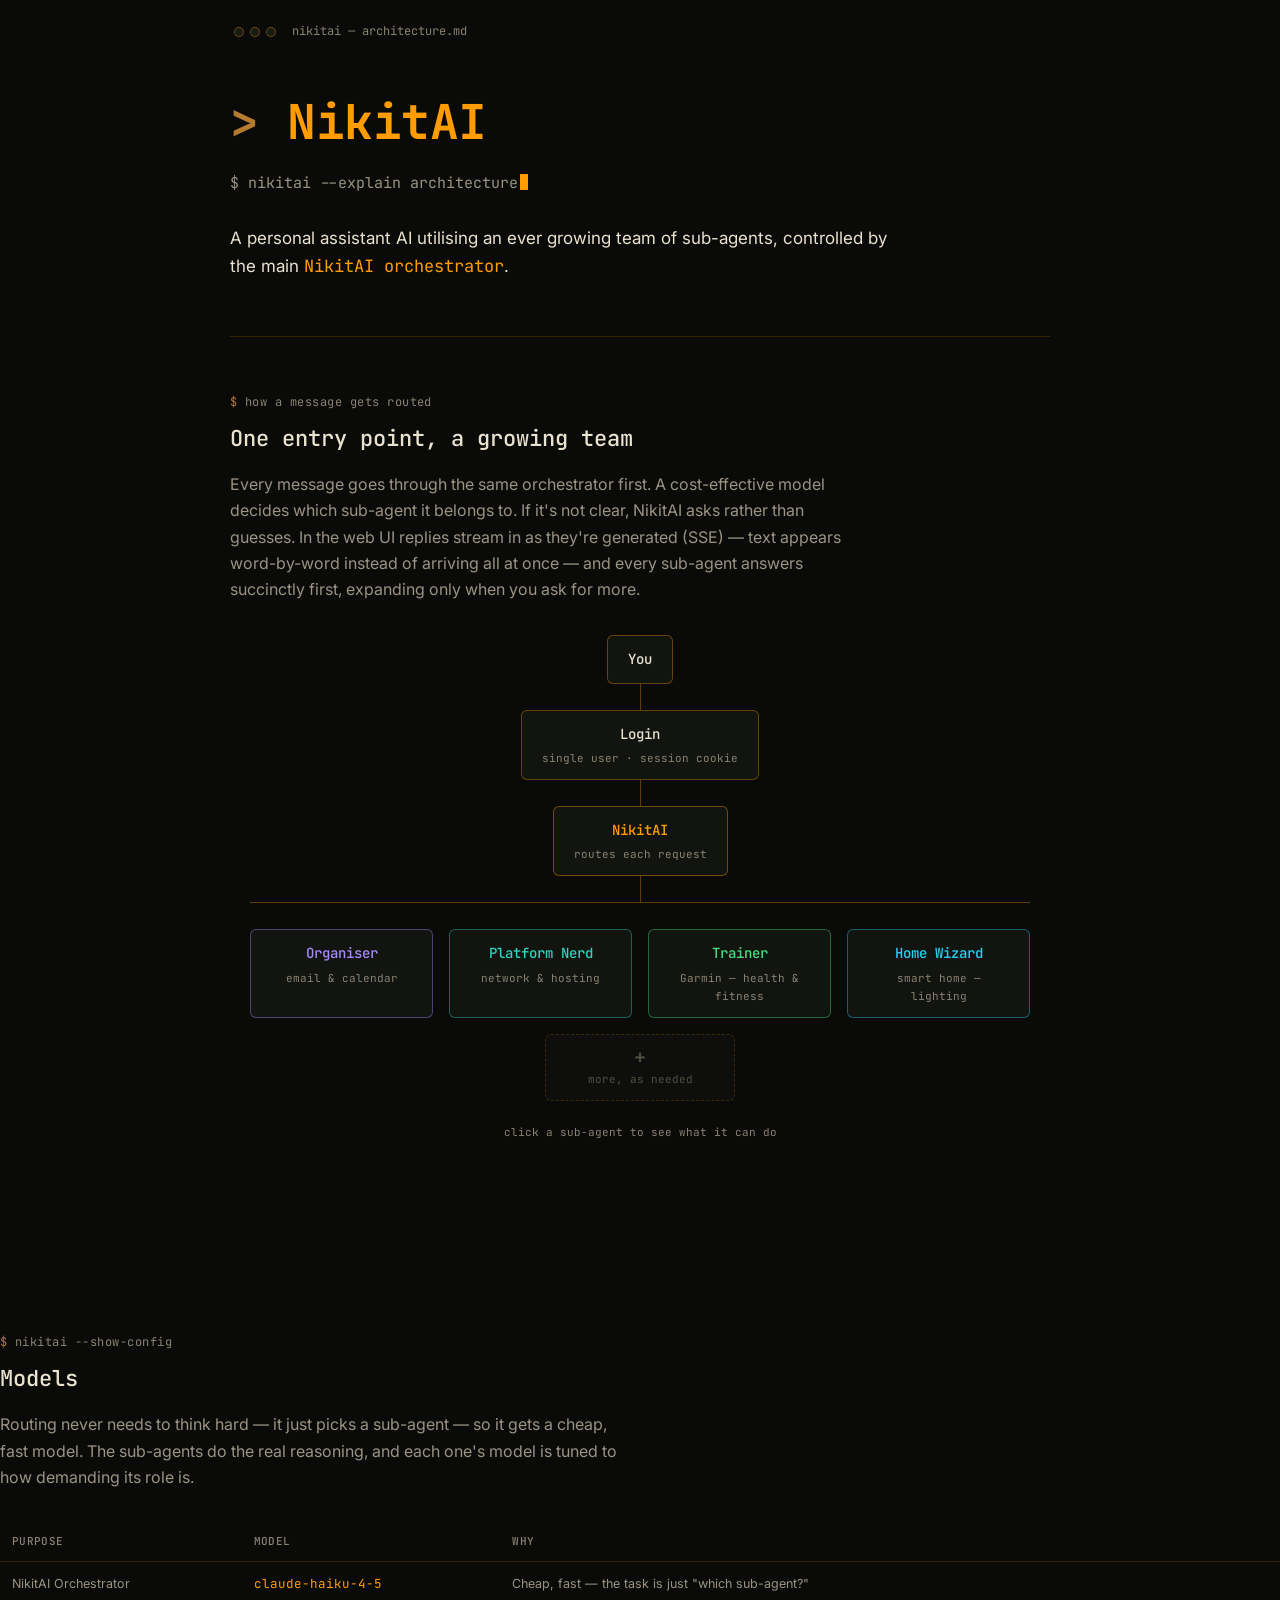
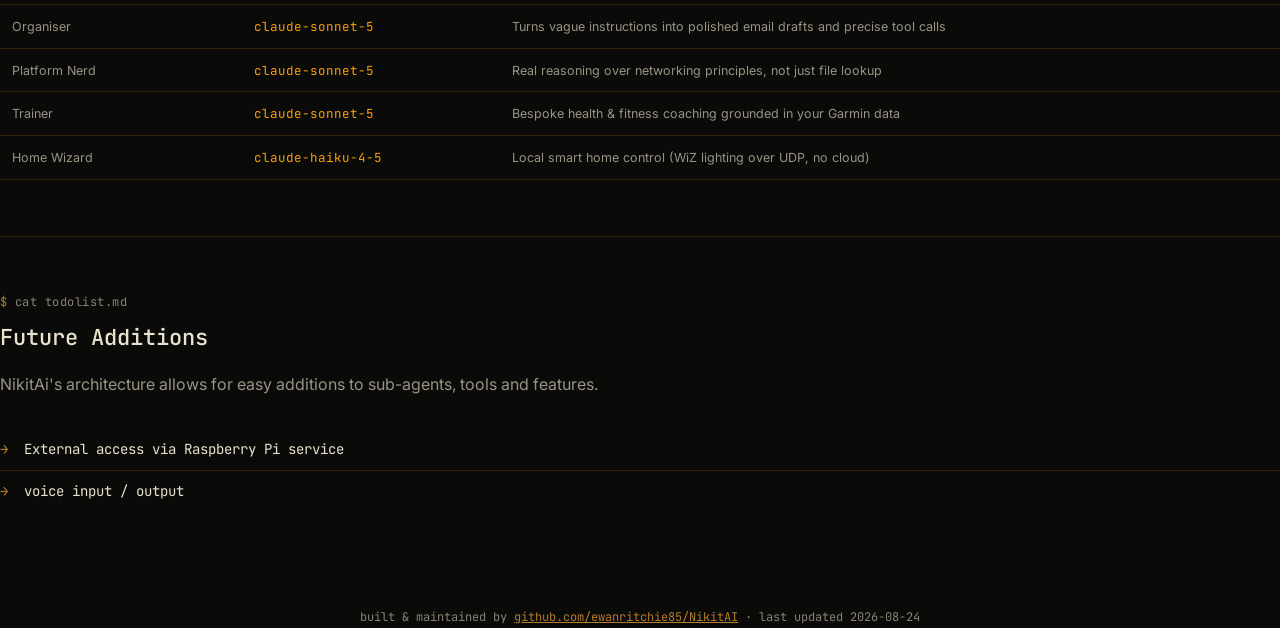
==== commit 9c187614: "Update Home Wizard model to claude-haiku-4-5 - .env.example: set NIKITAI_HOME_WIZARD_MODEL default t" ====
--- a/docs/nikitai-architecture.html
+++ b/docs/nikitai-architecture.html
@@ -386,7 +386,7 @@
         <tr><td><span class="role">Organiser</span></td><td><code>claude-sonnet-5</code></td><td><span class="role">Turns vague instructions into polished email drafts and precise tool calls</span></td></tr>
         <tr><td><span class="role">Platform Nerd</span></td><td><code>claude-sonnet-5</code></td><td><span class="role">Real reasoning over networking principles, not just file lookup</span></td></tr>
         <tr><td><span class="role">Trainer</span></td><td><code>claude-sonnet-5</code></td><td><span class="role">Bespoke health & fitness coaching grounded in your Garmin data</span></td></tr>
-        <tr><td><span class="role">Home Wizard</span></td><td><code>claude-sonnet-5</code></td><td><span class="role">Local smart home control (WiZ lighting over UDP, no cloud)</span></td></tr>
+        <tr><td><span class="role">Home Wizard</span></td><td><code>claude-haiku-4-5</code></td><td><span class="role">Local smart home control (WiZ lighting over UDP, no cloud)</span></td></tr>
       </tbody>
     </table>
   </section>
@@ -476,7 +476,7 @@
   home_wizard: {
     name: 'Home Wizard',
     domain: 'Smart home — WiZ lighting',
-    model: 'claude-sonnet-5',
+    model: 'claude-haiku-4-5',
     desc: 'Direct local control of WiZ smart bulbs over UDP — no cloud, no accounts, just LAN. Turn lights on/off, dim, set colours. Calls list_lights when unsure what is available; asks for clarification if a light name is unknown or ambiguous.',
     tools: [
       ['list_lights', '', 'friendly names from your local JSON config file'],
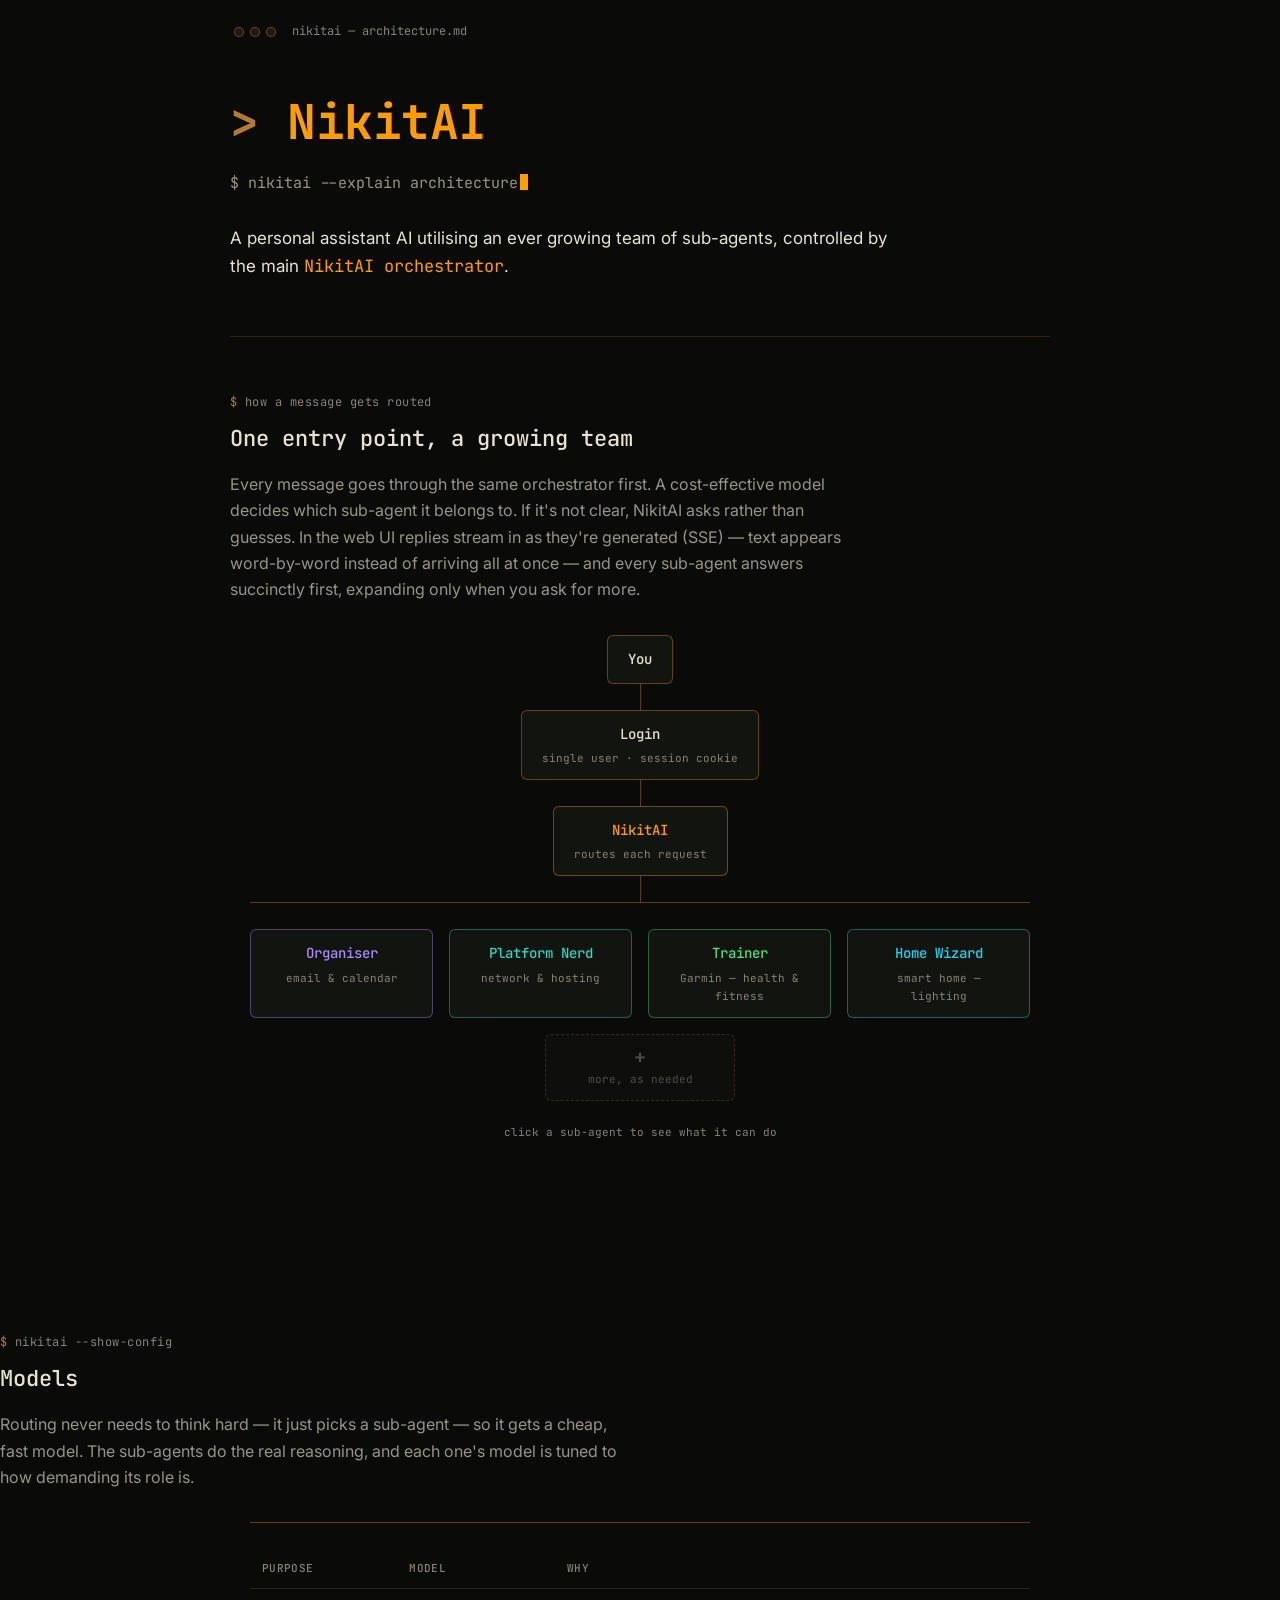
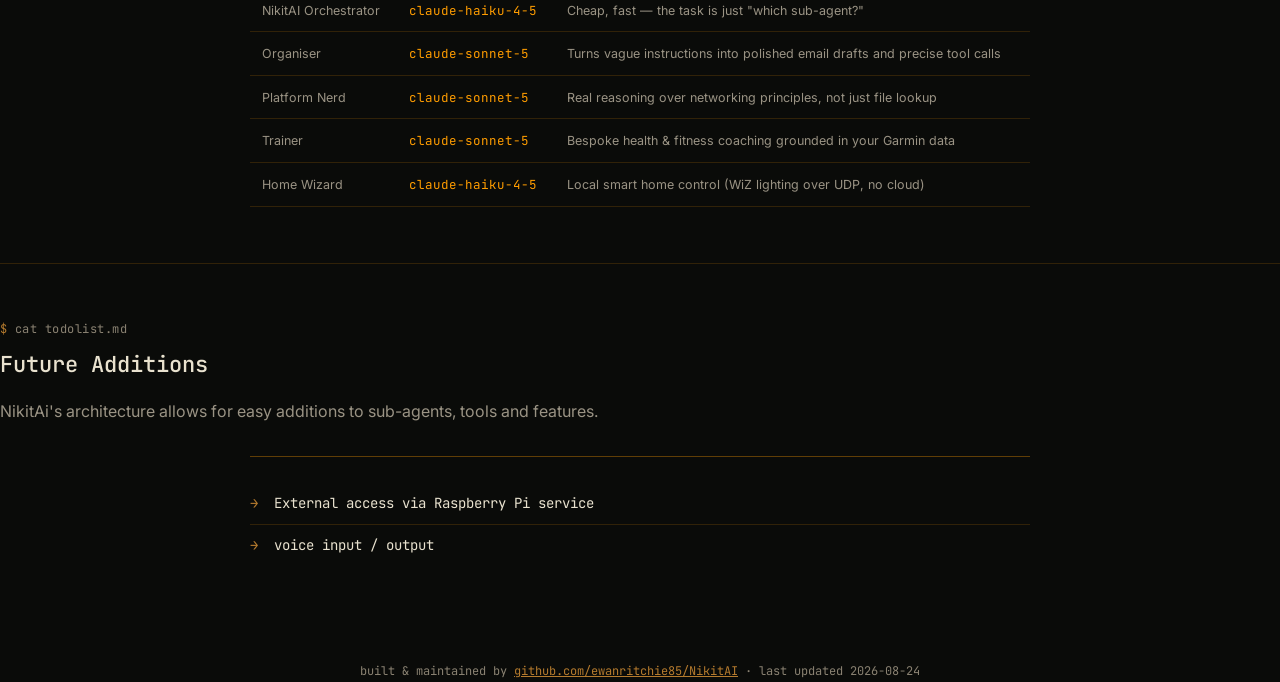
==== commit 68d18c63: "Fix architecture page: center Models and Future Additions sections Wrap both sections in arch-row-wr" ====
--- a/docs/nikitai-architecture.html
+++ b/docs/nikitai-architecture.html
@@ -373,32 +373,36 @@
     </div>
   </section>
 
-  <section id="models">
+<section id="models">
     <p class="eyebrow">nikitai --show-config</p>
     <h2>Models</h2>
     <p class="intro">Routing never needs to think hard — it just picks a sub-agent — so it gets a cheap, fast model. The sub-agents do the real reasoning, and each one's model is tuned to how demanding its role is.</p>
-    <table>
-      <thead>
-        <tr><th>Purpose</th><th>Model</th><th>Why</th></tr>
-      </thead>
-<tbody>
+    <div class="arch-row-wrap" style="max-width: 780px; margin: 0 auto;">
+      <table>
+        <thead>
+          <tr><th>Purpose</th><th>Model</th><th>Why</th></tr>
+        </thead>
+      <tbody>
         <tr><td><span class="role">NikitAI Orchestrator</span></td><td><code>claude-haiku-4-5</code></td><td><span class="role">Cheap, fast — the task is just "which sub-agent?"</span></td></tr>
         <tr><td><span class="role">Organiser</span></td><td><code>claude-sonnet-5</code></td><td><span class="role">Turns vague instructions into polished email drafts and precise tool calls</span></td></tr>
         <tr><td><span class="role">Platform Nerd</span></td><td><code>claude-sonnet-5</code></td><td><span class="role">Real reasoning over networking principles, not just file lookup</span></td></tr>
         <tr><td><span class="role">Trainer</span></td><td><code>claude-sonnet-5</code></td><td><span class="role">Bespoke health & fitness coaching grounded in your Garmin data</span></td></tr>
         <tr><td><span class="role">Home Wizard</span></td><td><code>claude-haiku-4-5</code></td><td><span class="role">Local smart home control (WiZ lighting over UDP, no cloud)</span></td></tr>
       </tbody>
-    </table>
+      </table>
+    </div>
   </section>
 
   <section id="roadmap">
     <p class="eyebrow">cat todolist.md</p>
     <h2>Future Additions</h2>
     <p class="intro">NikitAi's architecture allows for easy additions to sub-agents, tools and features.</p>
-    <ul class="future-list">
-      <li>External access via Raspberry Pi service</li>
-      <li>voice input / output</li>
-    </ul>
+    <div class="arch-row-wrap" style="max-width: 780px; margin: 0 auto;">
+      <ul class="future-list">
+        <li>External access via Raspberry Pi service</li>
+        <li>voice input / output</li>
+      </ul>
+    </div>
   </section>
 
 <footer>
@@ -477,7 +481,7 @@
     name: 'Home Wizard',
     domain: 'Smart home — WiZ lighting',
     model: 'claude-haiku-4-5',
-    desc: 'Direct local control of WiZ smart bulbs over UDP — no cloud, no accounts, just LAN. Turn lights on/off, dim, set colours. Calls list_lights when unsure what is available; asks for clarification if a light name is unknown or ambiguous.',
+    desc: 'Direct local control of WiZ smart bulbs over UDP — no cloud, no accounts, just LAN. Turn lights on/off, dim, set colours. Potential expansion to Spotify control, thermostat etc.',
     tools: [
       ['list_lights', '', 'friendly names from your local JSON config file'],
       ['get_light_state', '', 'on/off, brightness (0-100), RGB colour'],
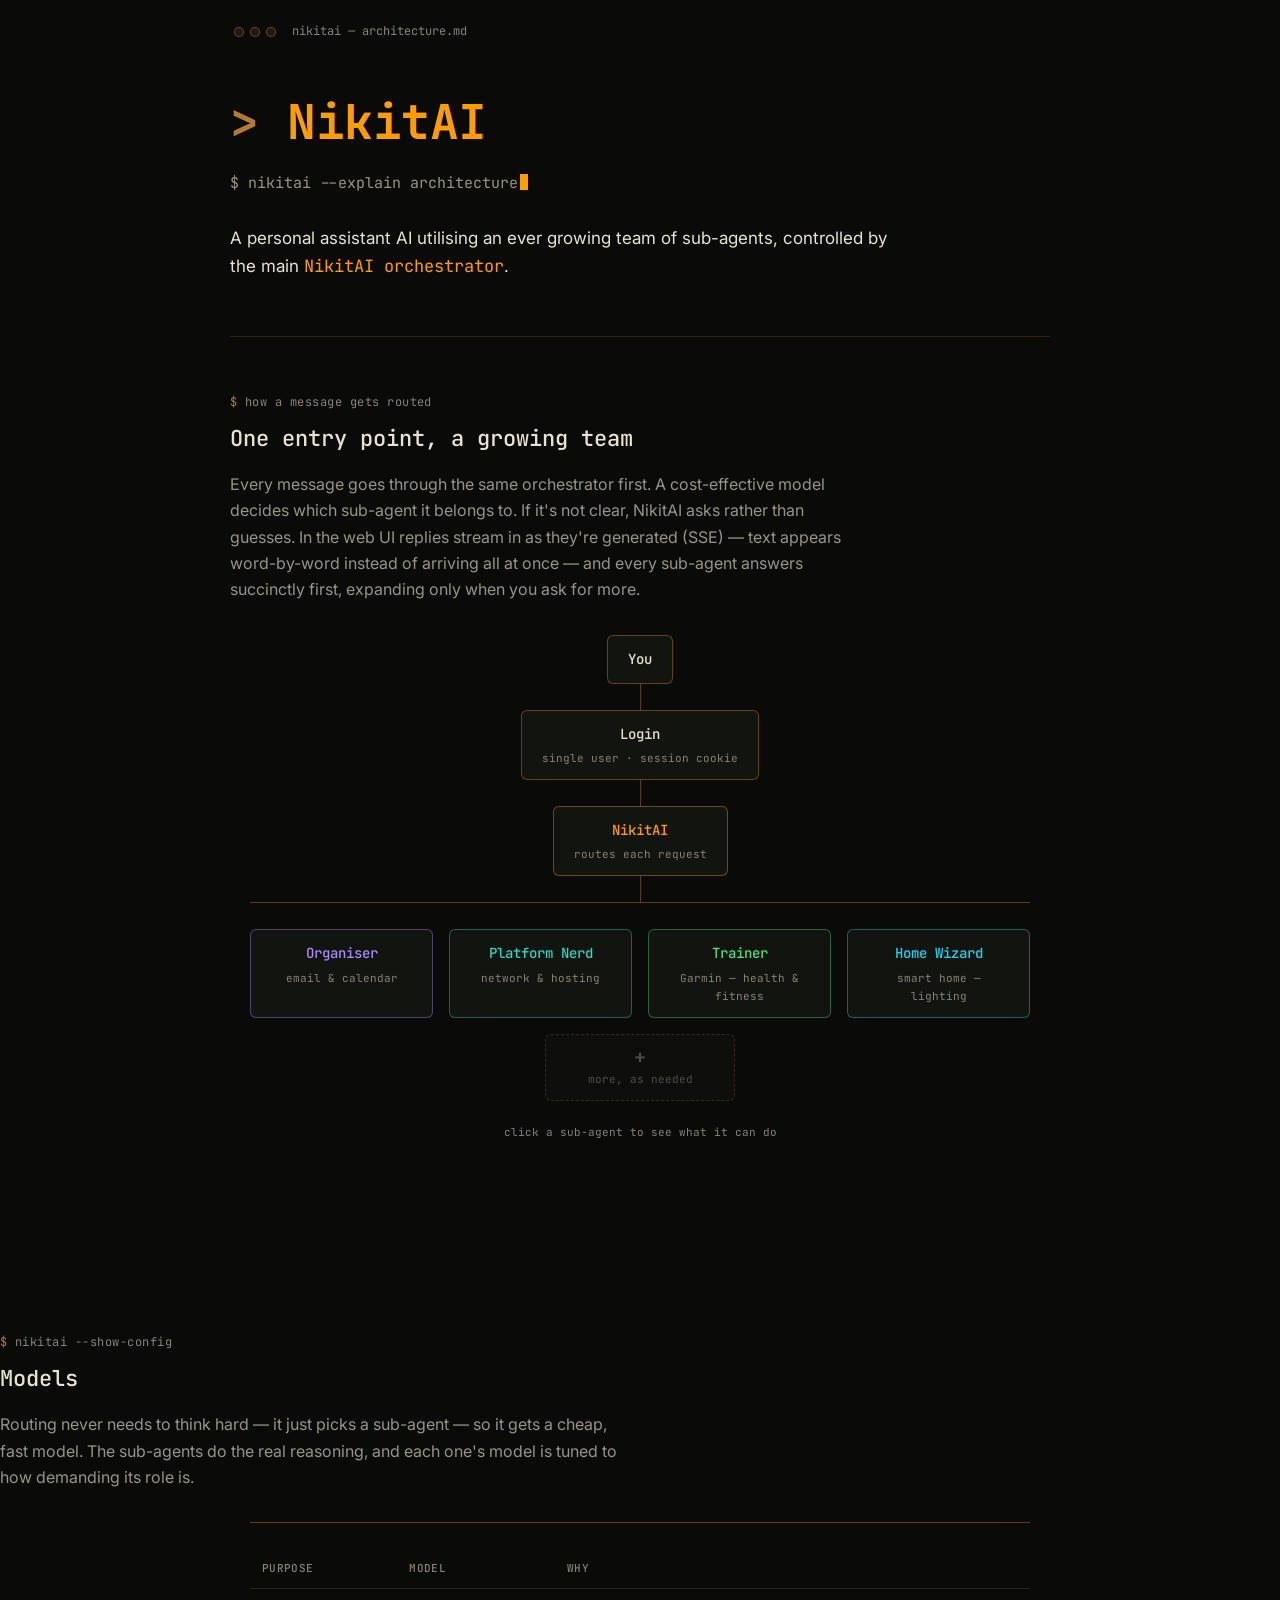
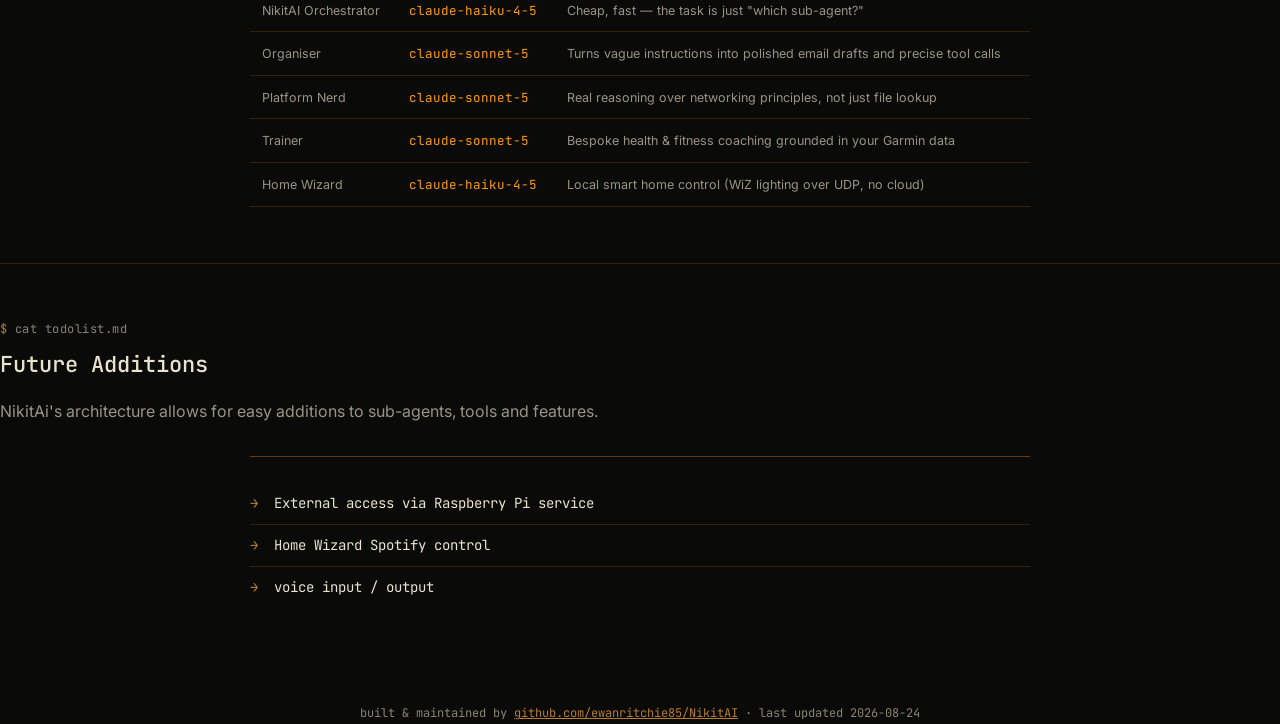
==== commit 285474aa: "small wording tweak to architecture.html" ====
--- a/docs/nikitai-architecture.html
+++ b/docs/nikitai-architecture.html
@@ -400,6 +400,7 @@
     <div class="arch-row-wrap" style="max-width: 780px; margin: 0 auto;">
       <ul class="future-list">
         <li>External access via Raspberry Pi service</li>
+        <li>Home Wizard Spotify control</li>
         <li>voice input / output</li>
       </ul>
     </div>
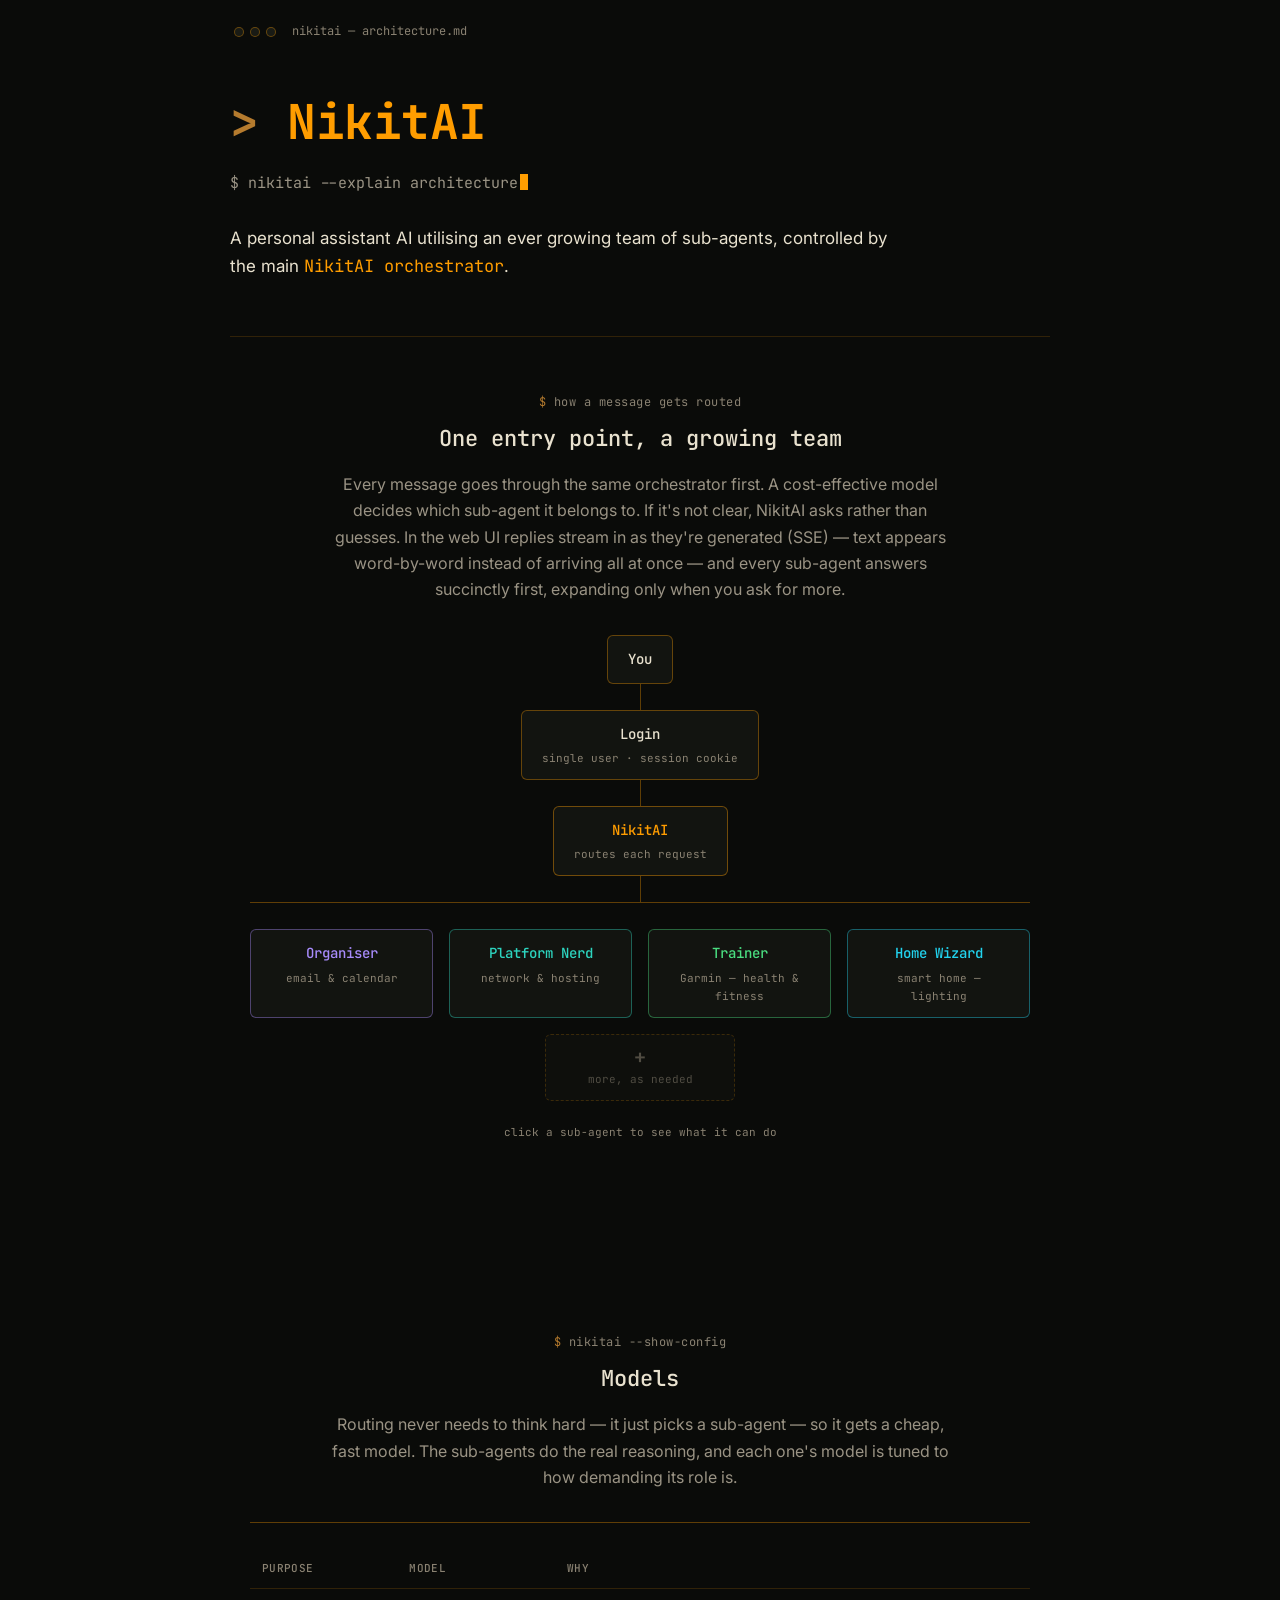
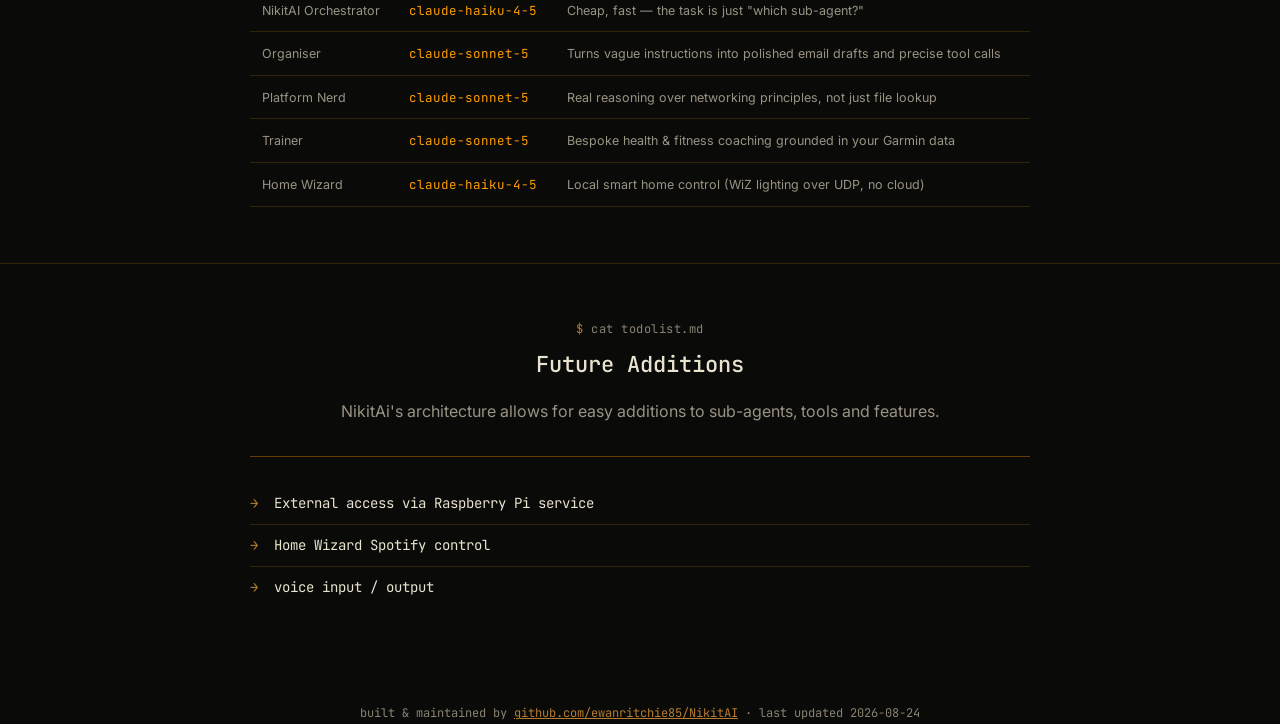
==== commit 1c107e94: "Center Models/Future Additions section text (eyebrow, h2, intro) Add text-align: center to .eyebrow," ====
--- a/docs/nikitai-architecture.html
+++ b/docs/nikitai-architecture.html
@@ -123,6 +123,7 @@
     letter-spacing: 0.04em;
     color: var(--text-faint);
     margin: 0 0 8px;
+    text-align: center;
   }
   .eyebrow::before { content: "$ "; color: var(--amber-dim); }
 
@@ -132,12 +133,14 @@
     font-size: 22px;
     margin: 0 0 14px;
     color: var(--text);
+    text-align: center;
   }
 
   section > p.intro {
     color: var(--text-dim);
     max-width: 62ch;
-    margin: 0 0 32px;
+    margin: 0 auto 32px;
+    text-align: center;
   }
 
   /* architecture diagram */
